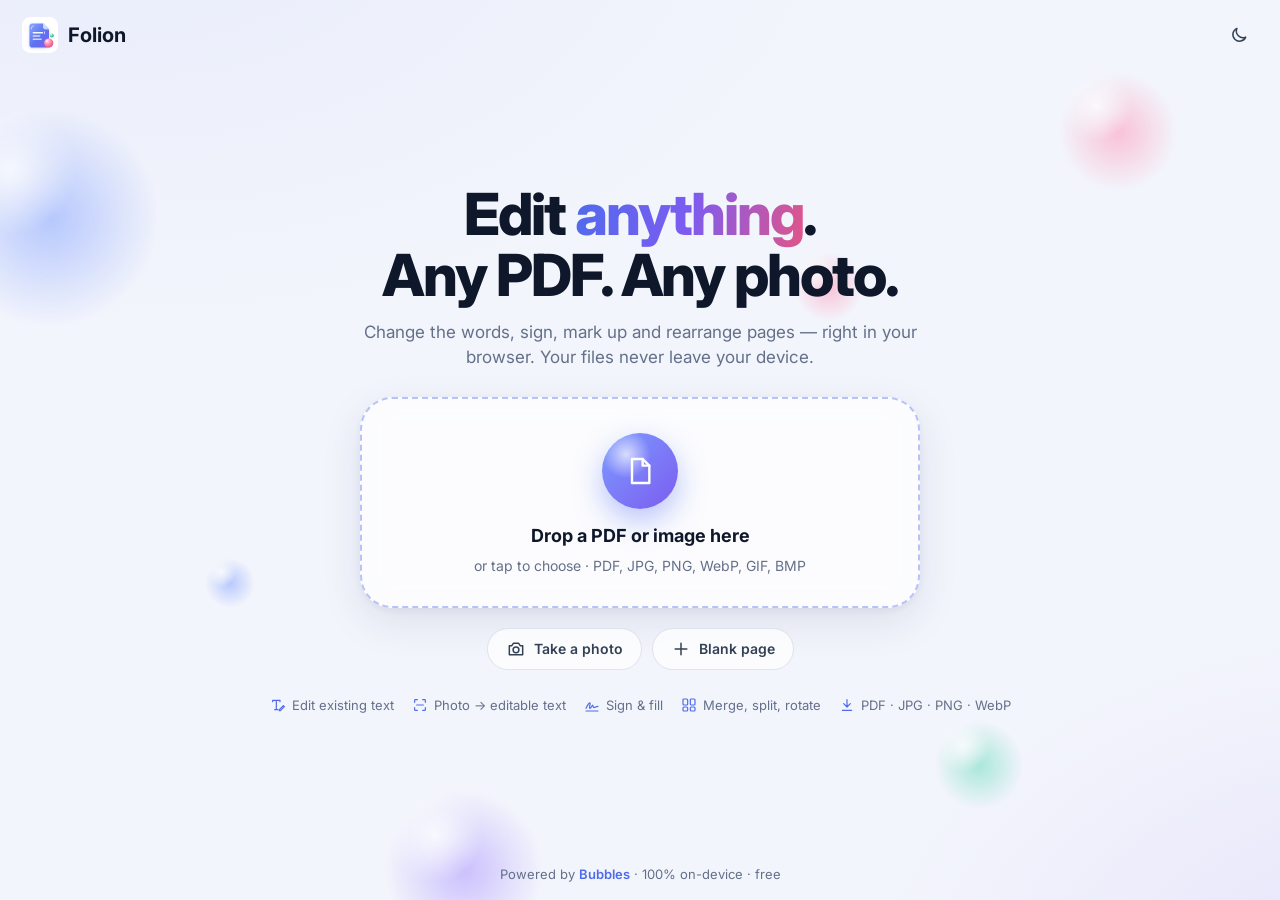
==== app/index.html @ 423f1211 "Publish Folion (src bf019a2)" ====
<!doctype html>
<html lang="en">
<head>
<meta charset="utf-8">
<meta name="viewport" content="width=device-width,initial-scale=1,viewport-fit=cover">
<title>Folion — edit any PDF or photo</title>
<meta name="description" content="Folion is a free, private PDF and image editor that runs in your browser. Edit text, sign, annotate, organize pages and export to PDF, JPG, PNG or WebP.">
<meta name="theme-color" content="#4f6bed">
<link rel="icon" href="../img/folion.svg">
<link rel="apple-touch-icon" href="../img/folion-180.png">
<link rel="manifest" href="manifest.webmanifest">
<link rel="preconnect" href="https://fonts.googleapis.com">
<link rel="preconnect" href="https://fonts.gstatic.com" crossorigin>
<link href="https://fonts.googleapis.com/css2?family=Inter:wght@400;500;600;700;800&family=Caveat:wght@600&family=Dancing+Script:wght@600&family=Merriweather:wght@400;700&family=Roboto+Mono:wght@400;700&display=swap" rel="stylesheet">
<link rel="stylesheet" href="app.css?v=bf019a2">
</head>
<body>
<svg width="0" height="0" style="position:absolute" aria-hidden="true">
  <defs>
    <linearGradient id="fg" x1="0" y1="0" x2="1" y2="1"><stop offset="0" stop-color="#6f8cff"/><stop offset="1" stop-color="#7c5cf0"/></linearGradient>
  </defs>
  <symbol id="i-select" viewBox="0 0 24 24"><path d="M5 3l14 8-6 1.6L10 19z"/></symbol>
  <symbol id="i-edit" viewBox="0 0 24 24"><path d="M4 7V5h11v2M9.5 5v14M7 19h5"/><path d="M14 19l6-6 1.5 1.5-6 6H14z"/></symbol>
  <symbol id="i-text" viewBox="0 0 24 24"><path d="M5 6V4h14v2M12 4v16M9 20h6"/></symbol>
  <symbol id="i-pen" viewBox="0 0 24 24"><path d="M4 20l1-4L16 5l3 3L8 19z"/><path d="M14 7l3 3"/></symbol>
  <symbol id="i-hl" viewBox="0 0 24 24"><path d="M9 14l-3 3v3h3l3-3"/><path d="M9 14l6-10 5 5-10 6"/><path d="M3 21h8"/></symbol>
  <symbol id="i-shape" viewBox="0 0 24 24"><rect x="3" y="11" width="9" height="9" rx="1.5"/><circle cx="16" cy="8" r="5"/></symbol>
  <symbol id="i-rect" viewBox="0 0 24 24"><rect x="4" y="5" width="16" height="14" rx="2"/></symbol>
  <symbol id="i-ellipse" viewBox="0 0 24 24"><ellipse cx="12" cy="12" rx="9" ry="7"/></symbol>
  <symbol id="i-line" viewBox="0 0 24 24"><path d="M5 19L19 5"/></symbol>
  <symbol id="i-arrow" viewBox="0 0 24 24"><path d="M5 19L19 5M10 5h9v9"/></symbol>
  <symbol id="i-white" viewBox="0 0 24 24"><path d="M7 21h12M5.5 14.5l7-11 7 4.5-7 11H8z"/><path d="M9 9l6.5 4"/></symbol>
  <symbol id="i-redact" viewBox="0 0 24 24"><rect x="3" y="8" width="18" height="8" rx="1.5" fill="currentColor"/><path d="M3 4h10M3 20h14"/></symbol>
  <symbol id="i-image" viewBox="0 0 24 24"><rect x="3" y="4" width="18" height="16" rx="2.5"/><circle cx="9" cy="10" r="2"/><path d="M21 16l-5-5-9 9"/></symbol>
  <symbol id="i-sign" viewBox="0 0 24 24"><path d="M3 17c3-6 5-9 6-8s-2 8 0 8 3-5 4-5 0 4 2 4 3-2 6-2"/><path d="M3 21h18"/></symbol>
  <symbol id="i-note" viewBox="0 0 24 24"><path d="M4 4h16v12l-5 5H4z"/><path d="M15 21v-5h5M8 9h8M8 13h5"/></symbol>
  <symbol id="i-stamp" viewBox="0 0 24 24"><path d="M9 4h6l-1 7h3a2 2 0 0 1 2 2v3H5v-3a2 2 0 0 1 2-2h3z"/><path d="M5 20h14"/></symbol>
  <symbol id="i-check" viewBox="0 0 24 24"><path d="M4 12l5 5L20 6"/></symbol>
  <symbol id="i-x" viewBox="0 0 24 24"><path d="M6 6l12 12M18 6L6 18"/></symbol>
  <symbol id="i-undo" viewBox="0 0 24 24"><path d="M9 14L4 9l5-5"/><path d="M4 9h10a6 6 0 0 1 0 12h-3"/></symbol>
  <symbol id="i-redo" viewBox="0 0 24 24"><path d="M15 14l5-5-5-5"/><path d="M20 9H10a6 6 0 0 0 0 12h3"/></symbol>
  <symbol id="i-zin" viewBox="0 0 24 24"><circle cx="11" cy="11" r="7"/><path d="M21 21l-5-5M11 8v6M8 11h6"/></symbol>
  <symbol id="i-zout" viewBox="0 0 24 24"><circle cx="11" cy="11" r="7"/><path d="M21 21l-5-5M8 11h6"/></symbol>
  <symbol id="i-pages" viewBox="0 0 24 24"><rect x="3" y="3" width="7" height="9" rx="1.5"/><rect x="14" y="3" width="7" height="9" rx="1.5"/><rect x="3" y="15" width="7" height="6" rx="1.5"/><rect x="14" y="15" width="7" height="6" rx="1.5"/></symbol>
  <symbol id="i-down" viewBox="0 0 24 24"><path d="M12 4v11M7 10l5 5 5-5M5 20h14"/></symbol>
  <symbol id="i-share" viewBox="0 0 24 24"><circle cx="18" cy="5" r="2.5"/><circle cx="6" cy="12" r="2.5"/><circle cx="18" cy="19" r="2.5"/><path d="M8.2 10.8l7.6-4.5M8.2 13.2l7.6 4.5"/></symbol>
  <symbol id="i-more" viewBox="0 0 24 24"><circle cx="5" cy="12" r="1.6" fill="currentColor"/><circle cx="12" cy="12" r="1.6" fill="currentColor"/><circle cx="19" cy="12" r="1.6" fill="currentColor"/></symbol>
  <symbol id="i-trash" viewBox="0 0 24 24"><path d="M4 7h16M10 11v6M14 11v6M6 7l1 13h10l1-13M9 7V4h6v3"/></symbol>
  <symbol id="i-copy" viewBox="0 0 24 24"><rect x="8" y="8" width="12" height="12" rx="2"/><path d="M16 8V5a1 1 0 0 0-1-1H5a1 1 0 0 0-1 1v10a1 1 0 0 0 1 1h3"/></symbol>
  <symbol id="i-rot" viewBox="0 0 24 24"><path d="M20 11a8 8 0 1 1-2.3-5.7L20 8"/><path d="M20 3v5h-5"/></symbol>
  <symbol id="i-plus" viewBox="0 0 24 24"><path d="M12 5v14M5 12h14"/></symbol>
  <symbol id="i-open" viewBox="0 0 24 24"><path d="M3 7a2 2 0 0 1 2-2h4l2 2h8a2 2 0 0 1 2 2v9a2 2 0 0 1-2 2H5a2 2 0 0 1-2-2z"/></symbol>
  <symbol id="i-cam" viewBox="0 0 24 24"><path d="M4 8h3l2-3h6l2 3h3v11H4z"/><circle cx="12" cy="13" r="3.5"/></symbol>
  <symbol id="i-search" viewBox="0 0 24 24"><circle cx="11" cy="11" r="7"/><path d="M21 21l-5-5"/></symbol>
  <symbol id="i-scan" viewBox="0 0 24 24"><path d="M4 8V5a1 1 0 0 1 1-1h3M16 4h3a1 1 0 0 1 1 1v3M20 16v3a1 1 0 0 1-1 1h-3M8 20H5a1 1 0 0 1-1-1v-3M7 12h10"/></symbol>
  <symbol id="i-moon" viewBox="0 0 24 24"><path d="M20 14.5A8 8 0 0 1 9.5 4a8 8 0 1 0 10.5 10.5z"/></symbol>
  <symbol id="i-sun" viewBox="0 0 24 24"><circle cx="12" cy="12" r="4"/><path d="M12 2v2M12 20v2M2 12h2M20 12h2M4.9 4.9l1.4 1.4M17.7 17.7l1.4 1.4M4.9 19.1l1.4-1.4M17.7 6.3l1.4-1.4"/></symbol>
  <symbol id="i-print" viewBox="0 0 24 24"><path d="M7 9V3h10v6M7 17H4v-7h16v7h-3M7 14h10v7H7z"/></symbol>
  <symbol id="i-home" viewBox="0 0 24 24"><path d="M3 11l9-7 9 7M5 9.5V20h5v-6h4v6h5V9.5"/></symbol>
  <symbol id="i-lock" viewBox="0 0 24 24"><rect x="5" y="11" width="14" height="10" rx="2"/><path d="M8 11V7a4 4 0 0 1 8 0v4"/></symbol>
  <symbol id="i-front" viewBox="0 0 24 24"><rect x="8" y="8" width="12" height="12" rx="2" fill="currentColor" opacity=".25"/><rect x="4" y="4" width="12" height="12" rx="2"/></symbol>
  <symbol id="i-back" viewBox="0 0 24 24"><rect x="4" y="4" width="12" height="12" rx="2" fill="currentColor" opacity=".25"/><rect x="8" y="8" width="12" height="12" rx="2"/></symbol>
  <symbol id="i-wand" viewBox="0 0 24 24"><path d="M4 20L16 8M14 4l1 2 2 1-2 1-1 2-1-2-2-1 2-1zM19 11l.7 1.3 1.3.7-1.3.7L19 15l-.7-1.3L17 13l1.3-.7z"/></symbol>
  <symbol id="i-form" viewBox="0 0 24 24"><rect x="3" y="4" width="18" height="16" rx="2"/><path d="M7 9h4M7 14h10M14 9h3"/></symbol>
  <symbol id="i-water" viewBox="0 0 24 24"><path d="M12 3s6 6.5 6 11a6 6 0 0 1-12 0c0-4.5 6-11 6-11z"/></symbol>
  <symbol id="i-hash" viewBox="0 0 24 24"><path d="M9 4L7 20M17 4l-2 16M4 9h16M3 15h16"/></symbol>
  <symbol id="i-crop" viewBox="0 0 24 24"><path d="M6 2v16h16M2 6h16v16"/></symbol>
  <symbol id="i-compress" viewBox="0 0 24 24"><path d="M4 14h6v6M20 10h-6V4M14 10l7-7M3 21l7-7"/></symbol>
  <symbol id="i-split" viewBox="0 0 24 24"><path d="M6 3v6a6 6 0 0 0 6 6 6 6 0 0 1 6 6M18 3v6a6 6 0 0 1-3.5 5.5"/></symbol>
  <symbol id="i-merge" viewBox="0 0 24 24"><path d="M6 3v4a6 6 0 0 0 6 6 6 6 0 0 1 6 6v2M18 3v4a6 6 0 0 1-3 5.2M12 13v8"/></symbol>
  <symbol id="i-cal" viewBox="0 0 24 24"><rect x="3" y="5" width="18" height="16" rx="2"/><path d="M3 10h18M8 3v4M16 3v4"/></symbol>
  <symbol id="i-dot" viewBox="0 0 24 24"><circle cx="12" cy="12" r="4" fill="currentColor"/></symbol>
  <symbol id="i-flat" viewBox="0 0 24 24"><path d="M12 3l9 5-9 5-9-5z"/><path d="M3 13l9 5 9-5"/></symbol>
  <symbol id="i-bold" viewBox="0 0 24 24"><path d="M7 4h6a4 4 0 0 1 0 8H7zM7 12h7a4 4 0 0 1 0 8H7z"/></symbol>
  <symbol id="i-italic" viewBox="0 0 24 24"><path d="M10 4h8M6 20h8M14 4l-4 16"/></symbol>
  <symbol id="i-under" viewBox="0 0 24 24"><path d="M7 4v7a5 5 0 0 0 10 0V4M5 21h14"/></symbol>
  <symbol id="i-left" viewBox="0 0 24 24"><path d="M4 6h16M4 10h10M4 14h16M4 18h10"/></symbol>
  <symbol id="i-center" viewBox="0 0 24 24"><path d="M4 6h16M7 10h10M4 14h16M7 18h10"/></symbol>
  <symbol id="i-right" viewBox="0 0 24 24"><path d="M4 6h16M10 10h10M4 14h16M10 18h10"/></symbol>
  <symbol id="i-file" viewBox="0 0 24 24"><path d="M6 3h8l5 5v13H6z"/><path d="M14 3v5h5"/></symbol>
  <symbol id="i-help" viewBox="0 0 24 24"><circle cx="12" cy="12" r="9"/><path d="M9.5 9.5a2.5 2.5 0 1 1 3.5 2.3c-.7.3-1 .9-1 1.7M12 17h.01"/></symbol>
</svg>

<!-- floating bubbles behind everything -->
<div class="bub-bg" aria-hidden="true"><i></i><i></i><i></i><i></i><i></i><i></i></div>

<!-- ============ HOME ============ -->
<section id="home" class="home">
  <header class="home-top">
    <a class="brand" href="../"><img src="../img/folion.svg" alt=""><b>Folion</b></a>
    <div class="grow"></div>
    <button class="ibtn" id="themeBtn2" title="Light / dark"><svg><use href="#i-moon"/></svg></button>
  </header>
  <div class="home-main">
    <h1>Edit <span class="grad">anything</span>.<br>Any PDF. Any photo.</h1>
    <p class="lead">Change the words, sign, mark up and rearrange pages — right in your browser. Your files never leave your device.</p>
    <label class="drop" id="drop">
      <input type="file" id="fileIn" accept="application/pdf,image/*,.pdf" multiple hidden>
      <div class="drop-bubble"><svg><use href="#i-file"/></svg></div>
      <strong>Drop a PDF or image here</strong>
      <span>or tap to choose · PDF, JPG, PNG, WebP, GIF, BMP</span>
    </label>
    <div class="home-acts">
      <label class="pill"><input type="file" id="camIn" accept="image/*" capture="environment" hidden><svg><use href="#i-cam"/></svg>Take a photo</label>
      <button class="pill" id="blankBtn"><svg><use href="#i-plus"/></svg>Blank page</button>
      <button class="pill hidden" id="resumeBtn"><svg><use href="#i-undo"/></svg><span>Continue last file</span></button>
    </div>
    <div class="feat-row">
      <span><svg><use href="#i-edit"/></svg>Edit existing text</span>
      <span><svg><use href="#i-scan"/></svg>Photo → editable text</span>
      <span><svg><use href="#i-sign"/></svg>Sign & fill</span>
      <span><svg><use href="#i-pages"/></svg>Merge, split, rotate</span>
      <span><svg><use href="#i-down"/></svg>PDF · JPG · PNG · WebP</span>
    </div>
  </div>
  <footer class="home-foot">Powered by <a href="../../">Bubbles</a> · 100% on-device · free</footer>
</section>

<!-- ============ EDITOR ============ -->
<section id="editor" class="editor hidden">
  <header class="topbar glass">
    <button class="ibtn" id="homeBtn" title="Home"><img src="../img/folion.svg" alt="Folion" class="tlogo"></button>
    <input id="docName" class="docname" value="Untitled" spellcheck="false" aria-label="File name">
    <div class="grow"></div>
    <div class="tgroup">
      <button class="ibtn" id="undoBtn" title="Undo (Ctrl+Z)"><svg><use href="#i-undo"/></svg></button>
      <button class="ibtn" id="redoBtn" title="Redo (Ctrl+Shift+Z)"><svg><use href="#i-redo"/></svg></button>
    </div>
    <div class="tgroup zoomg">
      <button class="ibtn" id="zoutBtn" title="Zoom out"><svg><use href="#i-zout"/></svg></button>
      <button class="zlabel" id="zLabel" title="Fit width">100%</button>
      <button class="ibtn" id="zinBtn" title="Zoom in"><svg><use href="#i-zin"/></svg></button>
    </div>
    <button class="ibtn" id="pagesBtn" title="Pages"><svg><use href="#i-pages"/></svg></button>
    <button class="ibtn" id="toolsBtn" title="More tools"><svg><use href="#i-wand"/></svg></button>
    <button class="ibtn" id="themeBtn" title="Light / dark"><svg><use href="#i-moon"/></svg></button>
    <button class="btn-primary" id="exportBtn"><svg><use href="#i-down"/></svg><span>Export</span></button>
  </header>

  <nav class="rail glass" id="rail" aria-label="Tools">
    <button data-tool="select" class="on" title="Select & move (V)"><svg><use href="#i-select"/></svg><span>Select</span></button>
    <button data-tool="edit" title="Edit existing text (E)"><svg><use href="#i-edit"/></svg><span>Edit text</span></button>
    <button data-tool="text" title="Add text (T)"><svg><use href="#i-text"/></svg><span>Text</span></button>
    <button data-tool="pen" title="Draw (P)"><svg><use href="#i-pen"/></svg><span>Draw</span></button>
    <button data-tool="hl" title="Highlight (H)"><svg><use href="#i-hl"/></svg><span>Highlight</span></button>
    <button data-tool="shape" title="Shapes (S)"><svg><use href="#i-shape"/></svg><span>Shapes</span></button>
    <button data-tool="white" title="Whiteout / erase (W)"><svg><use href="#i-white"/></svg><span>Erase</span></button>
    <button data-tool="redact" title="Redact (R)"><svg><use href="#i-redact"/></svg><span>Redact</span></button>
    <button data-tool="image" title="Add image (I)"><svg><use href="#i-image"/></svg><span>Image</span></button>
    <button data-tool="sign" title="Signature (G)"><svg><use href="#i-sign"/></svg><span>Sign</span></button>
    <button data-tool="note" title="Comment (N)"><svg><use href="#i-note"/></svg><span>Note</span></button>
    <button data-tool="stamp" title="Stamps & marks"><svg><use href="#i-stamp"/></svg><span>Stamp</span></button>
  </nav>

  <div class="ctx glass" id="ctx"></div>

  <aside class="side glass" id="side">
    <div class="side-head"><b>Pages</b><span id="pageCount" class="muted"></span><div class="grow"></div>
      <button class="ibtn sm" id="addPageBtn" title="Insert blank page"><svg><use href="#i-plus"/></svg></button>
      <label class="ibtn sm" title="Add pages from file"><input type="file" id="mergeIn" accept="application/pdf,image/*" multiple hidden><svg><use href="#i-merge"/></svg></label>
      <button class="ibtn sm" id="sideClose" title="Close"><svg><use href="#i-x"/></svg></button>
    </div>
    <div class="thumbs" id="thumbs"></div>
    <div class="side-foot muted">Drag to reorder · tap ✓ to select</div>
  </aside>

  <main class="viewer" id="viewer"><div class="pages" id="pages"></div></main>
  <div class="pagepill glass" id="pagePill">1 / 1</div>
</section>

<!-- ============ DIALOGS ============ -->
<div class="scrim hidden" id="scrim"></div>
<div class="sheet hidden" id="sheet" role="dialog" aria-modal="true"><div class="sheet-in" id="sheetIn"></div></div>
<div class="toast" id="toast"></div>
<div class="busy hidden" id="busy"><div class="busy-in"><div class="spin"><i></i><i></i><i></i></div><b id="busyText">Working…</b><div class="bar"><i id="busyBar"></i></div></div></div>

<input type="file" id="imgIn" accept="image/*" hidden>

<script src="vendor/pdf.min.js"></script>
<script src="vendor/pdf-lib.min.js"></script>
<script src="vendor/fabric.min.js"></script>
<script src="folion.js?v=bf019a2"></script>
</body>
</html>
---- app/app.css ----
:root{--bg:#f3f5fc;--bg2:#e9edfb;--panel:rgba(255,255,255,.72);--panel-solid:#fff;--line:rgba(80,96,160,.16);--ink:#0f172a;--ink2:#334155;--muted:#64708a;--brand:#4f6bed;--brand2:#7c5cf0;--pink:#e0558a;--mint:#14967a;--sel:rgba(79,107,237,.14);--shadow:0 2px 6px rgba(30,40,90,.06),0 14px 40px rgba(30,40,90,.1);--page-shadow:0 1px 3px rgba(20,30,70,.1),0 10px 34px rgba(20,30,70,.12);--r:18px;--rail:76px;--top:60px;--side:236px;color-scheme:light}:root[data-theme=dark]{--bg:#0c1022;--bg2:#121838;--panel:rgba(22,28,58,.72);--panel-solid:#161c3a;--line:rgba(170,185,255,.14);--ink:#eef1ff;--ink2:#c7cdea;--muted:#8d97bd;--sel:rgba(124,140,255,.22);--shadow:0 2px 6px rgba(0,0,0,.3),0 14px 40px rgba(0,0,0,.35);--page-shadow:0 2px 6px rgba(0,0,0,.4),0 14px 40px rgba(0,0,0,.45);color-scheme:dark}*{box-sizing:border-box}html,body{margin:0;height:100%;overflow:hidden}body{font:14px/1.45 Inter,system-ui,-apple-system,Segoe UI,sans-serif;color:var(--ink);background:radial-gradient(1200px 700px at 10% -10%,var(--bg2),transparent 60%),radial-gradient(900px 600px at 110% 110%,color-mix(in srgb,var(--brand2) 12%,transparent),transparent 60%),var(--bg);-webkit-font-smoothing:antialiased}button,input,select,textarea{font:inherit;color:inherit}button{cursor:pointer}svg{width:20px;height:20px;fill:none;stroke:currentColor;stroke-width:1.8;stroke-linecap:round;stroke-linejoin:round;flex:none}.hidden{display:none!important}.grow{flex:1}.muted{color:var(--muted)}.grad{background:linear-gradient(100deg,var(--brand),var(--brand2) 50%,var(--pink));-webkit-background-clip:text;background-clip:text;color:transparent}.glass{background:var(--panel);backdrop-filter:blur(18px) saturate(1.4);-webkit-backdrop-filter:blur(18px) saturate(1.4);border:1px solid var(--line);box-shadow:var(--shadow)}.bub-bg{position:fixed;inset:0;pointer-events:none;z-index:0;overflow:hidden}.bub-bg i{position:absolute;border-radius:50%;opacity:.5;filter:blur(.5px);background:radial-gradient(circle at 32% 28%,#fffffff2,#fff0 30%),radial-gradient(circle at 50% 50%,var(--c),transparent 70%);animation:float 18s ease-in-out infinite}.bub-bg i:nth-child(1){--c:#7c9cff;width:220px;height:220px;left:-60px;top:12%;animation-duration:22s}.bub-bg i:nth-child(2){--c:#ff8fb1;width:120px;height:120px;right:8%;top:8%;animation-duration:17s;animation-delay:-4s}.bub-bg i:nth-child(3){--c:#5fd9b6;width:90px;height:90px;right:20%;bottom:10%;animation-duration:20s;animation-delay:-9s}.bub-bg i:nth-child(4){--c:#a48cff;width:160px;height:160px;left:30%;bottom:-50px;animation-duration:26s;animation-delay:-2s}.bub-bg i:nth-child(5){--c:#7c9cff;width:50px;height:50px;left:16%;top:62%;animation-duration:14s;animation-delay:-6s}.bub-bg i:nth-child(6){--c:#ff8fb1;width:70px;height:70px;left:62%;top:28%;animation-duration:19s;animation-delay:-11s}@keyframes float{0%,to{transform:translate(0) scale(1)}33%{transform:translate(24px,-38px) scale(1.06)}66%{transform:translate(-18px,22px) scale(.95)}}.editor~* .bub-bg,.editor:not(.hidden)~.bub-bg{display:none}.ibtn{display:inline-grid;place-items:center;width:38px;height:38px;border-radius:12px;border:0;background:transparent;color:var(--ink2);transition:.15s}.ibtn:hover{background:var(--sel);color:var(--brand)}.ibtn.sm{width:30px;height:30px;border-radius:10px}.ibtn.sm svg{width:17px;height:17px}.ibtn.on{background:var(--sel);color:var(--brand)}.ibtn:disabled{opacity:.35;pointer-events:none}.btn-primary{display:inline-flex;align-items:center;gap:8px;height:40px;padding:0 18px;border-radius:999px;border:0;color:#fff;font-weight:600;background:linear-gradient(120deg,var(--brand),var(--brand2));box-shadow:0 6px 18px color-mix(in srgb,var(--brand) 40%,transparent),inset 0 1px #ffffff59;transition:.2s}.btn-primary:hover{transform:translateY(-1px);box-shadow:0 10px 26px color-mix(in srgb,var(--brand) 50%,transparent)}.btn{display:inline-flex;align-items:center;justify-content:center;gap:8px;height:38px;padding:0 16px;border-radius:999px;border:1px solid var(--line);background:var(--panel-solid);font-weight:600;color:var(--ink2);transition:.15s}.btn:hover{border-color:var(--brand);color:var(--brand)}.btn.danger:hover{border-color:var(--pink);color:var(--pink)}.pill{display:inline-flex;align-items:center;gap:8px;height:42px;padding:0 18px;border-radius:999px;border:1px solid var(--line);background:var(--panel);backdrop-filter:blur(10px);font-weight:600;color:var(--ink2);cursor:pointer;transition:.2s}.pill:hover{color:var(--brand);border-color:color-mix(in srgb,var(--brand) 45%,transparent);transform:translateY(-1px)}.home{position:relative;z-index:1;height:100%;display:flex;flex-direction:column;overflow:auto}.home-top{display:flex;align-items:center;padding:16px 22px}.brand{display:flex;align-items:center;gap:10px;text-decoration:none;color:var(--ink);font-size:20px}.brand img{width:36px;height:36px}.home-main{flex:1;display:flex;flex-direction:column;align-items:center;justify-content:center;text-align:center;padding:10px 18px 30px}.home h1{font-size:clamp(32px,6vw,58px);line-height:1.05;letter-spacing:-.035em;margin:0 0 14px;font-weight:800}.lead{max-width:560px;color:var(--muted);font-size:17px;margin:0 0 28px}.drop{position:relative;width:min(560px,100%);padding:34px 20px 30px;border-radius:32px;border:2px dashed color-mix(in srgb,var(--brand) 40%,transparent);background:var(--panel);backdrop-filter:blur(14px);display:flex;flex-direction:column;align-items:center;gap:6px;cursor:pointer;transition:.25s;box-shadow:var(--shadow)}.drop:hover,.drop.over{border-color:var(--brand);transform:translateY(-2px) scale(1.01);box-shadow:0 20px 60px color-mix(in srgb,var(--brand) 22%,transparent)}.drop strong{font-size:18px}.drop span{color:var(--muted)}.drop-bubble{width:76px;height:76px;border-radius:50%;display:grid;place-items:center;margin-bottom:8px;color:#fff;background:radial-gradient(circle at 32% 28%,rgba(255,255,255,.7),transparent 32%),linear-gradient(135deg,#7c9cff,#7c5cf0);box-shadow:0 12px 30px #4f6bed66;animation:bob 3.4s ease-in-out infinite}.drop-bubble svg{width:32px;height:32px}@keyframes bob{0%,to{transform:translateY(0)}50%{transform:translateY(-7px)}}.home-acts{display:flex;gap:10px;flex-wrap:wrap;justify-content:center;margin:20px 0 26px}.feat-row{display:flex;gap:8px 18px;flex-wrap:wrap;justify-content:center;color:var(--muted);font-size:13px}.feat-row span{display:inline-flex;gap:6px;align-items:center}.feat-row svg{width:16px;height:16px;color:var(--brand)}.home-foot{text-align:center;padding:16px;color:var(--muted);font-size:13px}.home-foot a{color:var(--brand);text-decoration:none;font-weight:600}.editor{position:relative;z-index:1;height:100%;display:grid;grid-template-columns:var(--rail) auto 1fr;grid-template-rows:var(--top) auto 1fr;grid-template-areas:"top top top" "rail side ctx" "rail side view"}.topbar{grid-area:top;display:flex;align-items:center;gap:6px;padding:0 12px;margin:8px 8px 0;border-radius:20px;z-index:5}.tlogo{width:30px;height:30px}.docname{border:1px solid transparent;background:transparent;border-radius:10px;padding:6px 10px;font-weight:700;font-size:15px;width:min(280px,30vw);min-width:80px}.docname:hover,.docname:focus{border-color:var(--line);background:var(--panel-solid);outline:none}.tgroup{display:flex;align-items:center;padding:0 4px;border-left:1px solid var(--line)}.zlabel{border:0;background:transparent;font-weight:600;font-size:13px;min-width:52px;color:var(--ink2);border-radius:8px;height:30px}.zlabel:hover{background:var(--sel)}.rail{grid-area:rail;display:flex;flex-direction:column;gap:2px;padding:8px 6px;margin:8px 0 8px 8px;border-radius:22px;overflow-y:auto;scrollbar-width:none;z-index:4}.rail::-webkit-scrollbar{display:none}.rail button{display:flex;flex-direction:column;align-items:center;gap:2px;border:0;background:transparent;border-radius:14px;padding:8px 2px 6px;color:var(--ink2);font-size:10.5px;font-weight:600;transition:.15s;position:relative}.rail button svg{width:22px;height:22px}.rail button:hover{background:var(--sel);color:var(--brand)}.rail button.on{color:#fff;background:linear-gradient(135deg,var(--brand),var(--brand2));box-shadow:0 6px 16px color-mix(in srgb,var(--brand) 40%,transparent)}.ctx{grid-area:ctx;display:flex;align-items:center;gap:6px;margin:8px 8px 0;padding:6px 10px;border-radius:16px;min-height:50px;overflow-x:auto;scrollbar-width:thin;z-index:3;white-space:nowrap}.ctx .lbl{font-size:12px;color:var(--muted);font-weight:600;margin:0 2px 0 6px}.ctx .sep{width:1px;height:24px;background:var(--line);margin:0 4px;flex:none}.ctx select,.ctx input[type=number],.ctx input[type=text]{height:32px;border-radius:10px;border:1px solid var(--line);background:var(--panel-solid);padding:0 8px}.ctx input[type=number]{width:62px}.ctx input[type=range]{width:90px;accent-color:var(--brand)}.ctx .hint{color:var(--muted);font-size:13px;padding:0 6px;white-space:normal}.ctx .chip{height:32px;padding:0 12px;border-radius:999px;border:1px solid var(--line);background:var(--panel-solid);font-weight:600;font-size:13px;display:inline-flex;align-items:center;gap:6px;color:var(--ink2);flex:none}.ctx .chip:hover,.ctx .chip.on{border-color:var(--brand);color:var(--brand);background:var(--sel)}.ctx .chip svg{width:16px;height:16px}.swatches{display:flex;gap:4px;align-items:center}.sw{width:24px;height:24px;border-radius:50%;border:2px solid var(--panel-solid);box-shadow:0 0 0 1px var(--line);cursor:pointer;flex:none;padding:0}.sw.on{box-shadow:0 0 0 2px var(--brand)}.sw.pick{background:conic-gradient(red,#ff0,#0f0,#0ff,#00f,#f0f,red);position:relative;overflow:hidden}.sw.pick input{position:absolute;inset:0;opacity:0;cursor:pointer}.sw.none{background:linear-gradient(135deg,#fff 45%,#e0558a 45% 55%,#fff 55%)}.side{grid-area:side;width:var(--side);margin:8px 0 8px 8px;border-radius:22px;display:flex;flex-direction:column;overflow:hidden;z-index:3}.side-head{display:flex;align-items:center;gap:4px;padding:12px 10px 8px 16px}.side-head b{margin-right:6px}.side-foot{font-size:11.5px;text-align:center;padding:8px}.thumbs{flex:1;overflow-y:auto;padding:6px 14px 10px;display:flex;flex-direction:column;gap:14px}.thumb{position:relative;border-radius:12px;padding:6px;cursor:grab;transition:.15s;text-align:center}.thumb:hover{background:var(--sel)}.thumb.cur{background:var(--sel);box-shadow:inset 0 0 0 2px var(--brand)}.thumb canvas,.thumb img{display:block;margin:0 auto;max-width:100%;border-radius:6px;box-shadow:0 2px 10px #141e4626;background:#fff}.thumb .n{font-size:12px;color:var(--muted);margin-top:4px;font-weight:600}.thumb .tacts{position:absolute;top:10px;right:10px;display:flex;gap:2px;opacity:0;transition:.15s}.thumb:hover .tacts,.thumb.cur .tacts{opacity:1}.thumb .tacts button{width:26px;height:26px;border-radius:8px;border:0;background:var(--panel-solid);box-shadow:var(--shadow);display:grid;place-items:center;color:var(--ink2)}.thumb .tacts button:hover{color:var(--brand)}.thumb .tacts svg{width:15px;height:15px}.thumb .tsel{position:absolute;top:10px;left:10px;width:22px;height:22px;border-radius:50%;border:2px solid var(--line);background:var(--panel-solid);display:grid;place-items:center;padding:0}.thumb .tsel svg{width:13px;height:13px;stroke-width:3;opacity:0;color:#fff}.thumb.picked .tsel{background:var(--brand);border-color:var(--brand)}.thumb.picked .tsel svg{opacity:1}.thumb.drag{opacity:.4}.thumb.dropb{box-shadow:inset 0 3px 0 var(--brand)}.thumb.dropa{box-shadow:inset 0 -3px 0 var(--brand)}.viewer{grid-area:view;overflow:auto;position:relative;padding:22px 10px 120px;-webkit-overflow-scrolling:touch}.pages{display:flex;flex-direction:column;align-items:center;gap:26px;min-width:min-content}.page{position:relative;background:#fff;box-shadow:var(--page-shadow);border-radius:4px;flex:none}.page .bgc{position:absolute;inset:0;width:100%;height:100%;border-radius:4px}.page .canvas-container{position:absolute!important;inset:0}.page .pnum{position:absolute;left:50%;bottom:-21px;transform:translate(-50%);font-size:11px;color:var(--muted);font-weight:600}.page .loading{position:absolute;inset:0;display:grid;place-items:center;color:#9aa3c0;font-size:13px}.page.redacted:after{content:"Redacted page will be flattened on export";position:absolute;top:-20px;right:0;font-size:11px;color:var(--pink);font-weight:600}.tlayer{position:absolute;inset:0;pointer-events:none;z-index:5}.edit-mode .tlayer{pointer-events:auto}.tbox{position:absolute;border-radius:2px;cursor:text;transition:background .12s,box-shadow .12s}.tbox:hover{background:#4f6bed1f;box-shadow:0 0 0 1px #4f6bedb3}.edit-mode .tbox{box-shadow:0 0 0 1px #4f6bed47}.edit-mode .tbox:hover{box-shadow:0 0 0 1.5px #4f6bede6}.find-hit{background:#ffc40059!important;box-shadow:0 0 0 1px #e0a100!important}.ocr-banner{position:absolute;left:50%;top:12px;transform:translate(-50%);z-index:6;display:flex;gap:8px;align-items:center;padding:8px 10px 8px 14px;border-radius:999px;font-size:13px;font-weight:600;white-space:nowrap}.pagepill{position:fixed;right:18px;bottom:18px;padding:6px 14px;border-radius:999px;font-size:12.5px;font-weight:700;z-index:6;color:var(--ink2)}.scrim{position:fixed;inset:0;background:#0a0e2361;backdrop-filter:blur(3px);z-index:40;animation:fade .2s}.sheet{position:fixed;left:50%;top:50%;transform:translate(-50%,-50%);z-index:41;width:min(560px,calc(100vw - 24px));max-height:calc(100vh - 40px);overflow:auto;border-radius:28px;background:var(--panel-solid);box-shadow:0 30px 90px #0a0e2859;animation:pop .28s cubic-bezier(.2,1.3,.4,1)}.sheet-in{padding:22px}.sheet h3{margin:0 0 4px;font-size:19px;letter-spacing:-.01em}.sheet p.sub{margin:0 0 16px;color:var(--muted)}.sheet .row{display:flex;gap:10px;align-items:center;flex-wrap:wrap;margin:10px 0}.sheet label.f{display:flex;flex-direction:column;gap:5px;font-size:12.5px;font-weight:600;color:var(--muted);flex:1;min-width:120px}.sheet input[type=text],.sheet input[type=number],.sheet select,.sheet textarea{height:40px;border-radius:12px;border:1px solid var(--line);background:var(--bg);padding:0 12px;color:var(--ink);font-weight:500}.sheet textarea{height:auto;padding:10px 12px;min-height:80px;resize:vertical}.sheet .acts{display:flex;gap:10px;justify-content:flex-end;margin-top:18px;flex-wrap:wrap}.opts{display:grid;grid-template-columns:repeat(auto-fill,minmax(120px,1fr));gap:10px}.opt{border:1.5px solid var(--line);border-radius:18px;padding:14px 10px;background:var(--bg);display:flex;flex-direction:column;align-items:center;gap:6px;font-weight:700;transition:.15s;color:var(--ink2)}.opt small{font-weight:500;color:var(--muted);font-size:11.5px}.opt:hover,.opt.on{border-color:var(--brand);color:var(--brand);background:var(--sel)}.opt svg{width:26px;height:26px}.tabs{display:flex;gap:4px;padding:4px;border-radius:999px;background:var(--bg);margin-bottom:14px;width:fit-content}.tabs button{border:0;background:transparent;padding:7px 16px;border-radius:999px;font-weight:600;color:var(--muted)}.tabs button.on{background:var(--panel-solid);color:var(--brand);box-shadow:var(--shadow)}.sigpad{width:100%;height:190px;border-radius:18px;border:1.5px dashed var(--line);background:#fff;touch-action:none;display:block}.sigtype{font-size:34px;height:70px!important;width:100%}.sigfonts{display:flex;gap:8px;flex-wrap:wrap;margin-top:8px}.sigfonts button{border:1px solid var(--line);background:#fff;color:#111;border-radius:12px;padding:6px 14px;font-size:24px}.sigfonts button.on{border-color:var(--brand);box-shadow:0 0 0 2px var(--sel)}.saved-sigs{display:flex;gap:8px;flex-wrap:wrap;margin-bottom:10px}.saved-sigs .ss{position:relative;border:1px solid var(--line);border-radius:12px;background:#fff;padding:4px;cursor:pointer}.saved-sigs .ss img{height:44px;display:block}.saved-sigs .ss:hover{border-color:var(--brand)}.saved-sigs .ss b{position:absolute;top:-8px;right:-8px;width:20px;height:20px;border-radius:50%;background:var(--pink);color:#fff;font-size:12px;display:grid;place-items:center}.stamps{display:grid;grid-template-columns:repeat(auto-fill,minmax(140px,1fr));gap:10px}.stamps button{border:1px solid var(--line);background:var(--bg);border-radius:14px;padding:12px;font-weight:800;letter-spacing:.06em;transition:.15s}.stamps button:hover{border-color:var(--brand);transform:translateY(-1px)}.toolgrid{display:grid;grid-template-columns:repeat(auto-fill,minmax(150px,1fr));gap:10px}.toolgrid button{display:flex;align-items:center;gap:10px;text-align:left;border:1px solid var(--line);background:var(--bg);border-radius:16px;padding:12px;font-weight:600;color:var(--ink2);transition:.15s}.toolgrid button:hover{border-color:var(--brand);color:var(--brand)}.toolgrid button small{display:block;font-weight:500;color:var(--muted);font-size:11.5px}.toolgrid svg{width:22px;height:22px;color:var(--brand)}.check{display:flex;gap:8px;align-items:center;font-weight:500;color:var(--ink2)}.check input{width:18px;height:18px;accent-color:var(--brand)}.formlist{display:flex;flex-direction:column;gap:10px;max-height:50vh;overflow:auto}.toast{position:fixed;left:50%;bottom:28px;transform:translate(-50%,30px);opacity:0;z-index:60;padding:11px 18px;border-radius:999px;background:#151b3a;color:#fff;font-weight:600;font-size:13.5px;box-shadow:0 12px 40px #00000040;transition:.3s;pointer-events:none;max-width:calc(100vw - 30px);text-align:center}.toast.show{opacity:1;transform:translate(-50%)}.busy{position:fixed;inset:0;z-index:70;display:grid;place-items:center;background:#0a0e2359;backdrop-filter:blur(4px)}.busy-in{background:var(--panel-solid);border-radius:26px;padding:26px 30px;display:flex;flex-direction:column;align-items:center;gap:14px;box-shadow:0 30px 90px #0000004d;min-width:250px}.spin{position:relative;width:60px;height:44px}.spin i{position:absolute;bottom:0;width:16px;height:16px;border-radius:50%;background:linear-gradient(135deg,#7c9cff,#7c5cf0);animation:hop .9s ease-in-out infinite}.spin i:nth-child(1){left:0}.spin i:nth-child(2){left:22px;background:linear-gradient(135deg,#ff8fb1,#df4f86);animation-delay:.15s}.spin i:nth-child(3){left:44px;background:linear-gradient(135deg,#5fd9b6,#21a383);animation-delay:.3s}@keyframes hop{0%,to{transform:translateY(0)}50%{transform:translateY(-22px)}}.bar{width:200px;height:6px;border-radius:9px;background:var(--bg);overflow:hidden}.bar i{display:block;height:100%;width:0;background:linear-gradient(90deg,var(--brand),var(--brand2));transition:width .2s}@keyframes fade{0%{opacity:0}}@keyframes pop{0%{opacity:0;transform:translate(-50%,-46%) scale(.94)}}.note-pop{position:absolute;z-index:8;width:220px;border-radius:16px;padding:10px;background:#fff8c5;color:#3b3200;box-shadow:0 10px 30px #0000002e;font-size:13px}.note-pop textarea{width:100%;min-height:80px;border:0;background:transparent;resize:vertical;outline:none;color:inherit}.note-pop .row2{display:flex;justify-content:space-between;gap:6px}.note-pop button{border:0;background:#00000014;border-radius:8px;padding:4px 10px;font-weight:600;color:inherit}@media (max-width:820px){:root{--top:56px}.editor{grid-template-columns:1fr;grid-template-rows:var(--top) auto 1fr auto;grid-template-areas:"top" "ctx" "view" "rail"}.topbar{margin:6px 6px 0;padding:0 6px;gap:2px;border-radius:18px}.docname{width:auto;flex:1;min-width:40px;font-size:14px;padding:6px}.topbar .grow,.zoomg,#themeBtn,.btn-primary span{display:none}.btn-primary{padding:0 13px}.rail{flex-direction:row;margin:0 6px calc(6px + env(safe-area-inset-bottom));padding:6px;border-radius:20px;overflow-x:auto;overflow-y:hidden}.rail button{min-width:58px;flex:none}.ctx{margin:6px 6px 0;border-radius:14px}.side{position:fixed;inset:auto 0 0;width:auto;height:46vh;margin:0;border-radius:24px 24px 0 0;z-index:30}.thumbs{flex-direction:row;overflow-x:auto;overflow-y:hidden;align-items:flex-start}.thumb{width:130px;flex:none}.thumb .tacts{opacity:1}.viewer{padding:14px 4px 40px}.pagepill{bottom:96px;right:12px}.sheet{top:auto;bottom:0;transform:translate(-50%);border-radius:28px 28px 0 0;width:100%;max-height:88vh;animation:up .3s cubic-bezier(.2,1,.4,1)}.sheet-in{padding-bottom:calc(22px + env(safe-area-inset-bottom))}@keyframes up{0%{transform:translate(-50%,40%)}}}@media (prefers-reduced-motion:reduce){*{animation:none!important;transition:none!important}}
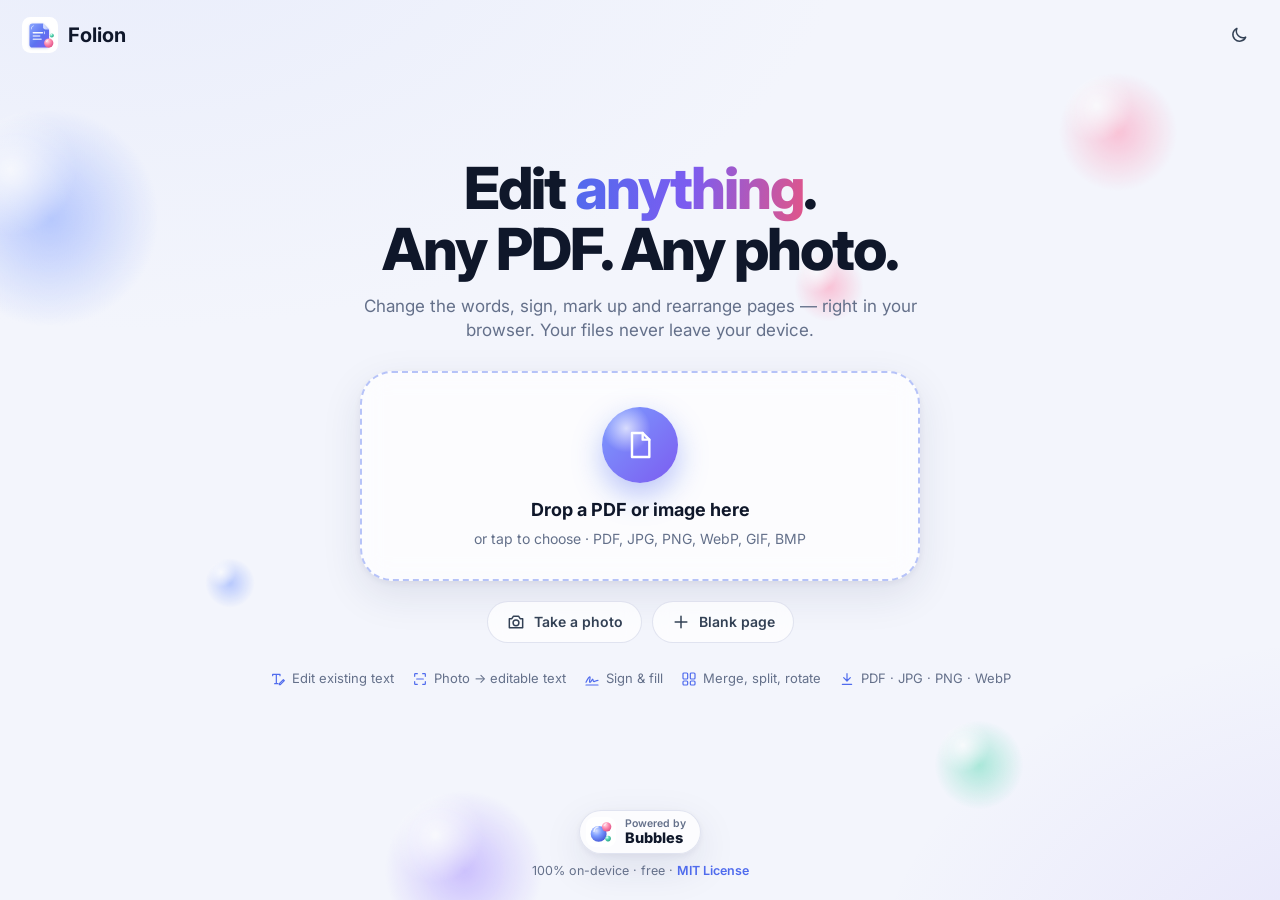
==== commit dab19afb: "Publish Folion (src 0b958b8)" ====
--- a/app/index.html
+++ b/app/index.html
@@ -12,7 +12,7 @@
 <link rel="preconnect" href="https://fonts.googleapis.com">
 <link rel="preconnect" href="https://fonts.gstatic.com" crossorigin>
 <link href="https://fonts.googleapis.com/css2?family=Inter:wght@400;500;600;700;800&family=Caveat:wght@600&family=Dancing+Script:wght@600&family=Merriweather:wght@400;700&family=Roboto+Mono:wght@400;700&display=swap" rel="stylesheet">
-<link rel="stylesheet" href="app.css?v=bf019a2">
+<link rel="stylesheet" href="app.css?v=0b958b8">
 </head>
 <body>
 <svg width="0" height="0" style="position:absolute" aria-hidden="true">
@@ -113,7 +113,7 @@
       <span><svg><use href="#i-down"/></svg>PDF · JPG · PNG · WebP</span>
     </div>
   </div>
-  <footer class="home-foot">Powered by <a href="../../">Bubbles</a> · 100% on-device · free</footer>
+  <footer class="home-foot"><a class="pby" href="../../" title="Bubbles Aro — more apps"><img src="../img/bubbles.svg" alt=""><span><small>Powered by</small><b>Bubbles</b></span></a><div>100% on-device · free · <a href="../LICENSE.txt">MIT License</a></div></footer>
 </section>
 
 <!-- ============ EDITOR ============ -->
@@ -179,6 +179,6 @@
 <script src="vendor/pdf.min.js"></script>
 <script src="vendor/pdf-lib.min.js"></script>
 <script src="vendor/fabric.min.js"></script>
-<script src="folion.js?v=bf019a2"></script>
+<script src="folion.js?v=0b958b8"></script>
 </body>
 </html>
--- a/app/app.css
+++ b/app/app.css
@@ -1 +1 @@
-:root{--bg:#f3f5fc;--bg2:#e9edfb;--panel:rgba(255,255,255,.72);--panel-solid:#fff;--line:rgba(80,96,160,.16);--ink:#0f172a;--ink2:#334155;--muted:#64708a;--brand:#4f6bed;--brand2:#7c5cf0;--pink:#e0558a;--mint:#14967a;--sel:rgba(79,107,237,.14);--shadow:0 2px 6px rgba(30,40,90,.06),0 14px 40px rgba(30,40,90,.1);--page-shadow:0 1px 3px rgba(20,30,70,.1),0 10px 34px rgba(20,30,70,.12);--r:18px;--rail:76px;--top:60px;--side:236px;color-scheme:light}:root[data-theme=dark]{--bg:#0c1022;--bg2:#121838;--panel:rgba(22,28,58,.72);--panel-solid:#161c3a;--line:rgba(170,185,255,.14);--ink:#eef1ff;--ink2:#c7cdea;--muted:#8d97bd;--sel:rgba(124,140,255,.22);--shadow:0 2px 6px rgba(0,0,0,.3),0 14px 40px rgba(0,0,0,.35);--page-shadow:0 2px 6px rgba(0,0,0,.4),0 14px 40px rgba(0,0,0,.45);color-scheme:dark}*{box-sizing:border-box}html,body{margin:0;height:100%;overflow:hidden}body{font:14px/1.45 Inter,system-ui,-apple-system,Segoe UI,sans-serif;color:var(--ink);background:radial-gradient(1200px 700px at 10% -10%,var(--bg2),transparent 60%),radial-gradient(900px 600px at 110% 110%,color-mix(in srgb,var(--brand2) 12%,transparent),transparent 60%),var(--bg);-webkit-font-smoothing:antialiased}button,input,select,textarea{font:inherit;color:inherit}button{cursor:pointer}svg{width:20px;height:20px;fill:none;stroke:currentColor;stroke-width:1.8;stroke-linecap:round;stroke-linejoin:round;flex:none}.hidden{display:none!important}.grow{flex:1}.muted{color:var(--muted)}.grad{background:linear-gradient(100deg,var(--brand),var(--brand2) 50%,var(--pink));-webkit-background-clip:text;background-clip:text;color:transparent}.glass{background:var(--panel);backdrop-filter:blur(18px) saturate(1.4);-webkit-backdrop-filter:blur(18px) saturate(1.4);border:1px solid var(--line);box-shadow:var(--shadow)}.bub-bg{position:fixed;inset:0;pointer-events:none;z-index:0;overflow:hidden}.bub-bg i{position:absolute;border-radius:50%;opacity:.5;filter:blur(.5px);background:radial-gradient(circle at 32% 28%,#fffffff2,#fff0 30%),radial-gradient(circle at 50% 50%,var(--c),transparent 70%);animation:float 18s ease-in-out infinite}.bub-bg i:nth-child(1){--c:#7c9cff;width:220px;height:220px;left:-60px;top:12%;animation-duration:22s}.bub-bg i:nth-child(2){--c:#ff8fb1;width:120px;height:120px;right:8%;top:8%;animation-duration:17s;animation-delay:-4s}.bub-bg i:nth-child(3){--c:#5fd9b6;width:90px;height:90px;right:20%;bottom:10%;animation-duration:20s;animation-delay:-9s}.bub-bg i:nth-child(4){--c:#a48cff;width:160px;height:160px;left:30%;bottom:-50px;animation-duration:26s;animation-delay:-2s}.bub-bg i:nth-child(5){--c:#7c9cff;width:50px;height:50px;left:16%;top:62%;animation-duration:14s;animation-delay:-6s}.bub-bg i:nth-child(6){--c:#ff8fb1;width:70px;height:70px;left:62%;top:28%;animation-duration:19s;animation-delay:-11s}@keyframes float{0%,to{transform:translate(0) scale(1)}33%{transform:translate(24px,-38px) scale(1.06)}66%{transform:translate(-18px,22px) scale(.95)}}.editor~* .bub-bg,.editor:not(.hidden)~.bub-bg{display:none}.ibtn{display:inline-grid;place-items:center;width:38px;height:38px;border-radius:12px;border:0;background:transparent;color:var(--ink2);transition:.15s}.ibtn:hover{background:var(--sel);color:var(--brand)}.ibtn.sm{width:30px;height:30px;border-radius:10px}.ibtn.sm svg{width:17px;height:17px}.ibtn.on{background:var(--sel);color:var(--brand)}.ibtn:disabled{opacity:.35;pointer-events:none}.btn-primary{display:inline-flex;align-items:center;gap:8px;height:40px;padding:0 18px;border-radius:999px;border:0;color:#fff;font-weight:600;background:linear-gradient(120deg,var(--brand),var(--brand2));box-shadow:0 6px 18px color-mix(in srgb,var(--brand) 40%,transparent),inset 0 1px #ffffff59;transition:.2s}.btn-primary:hover{transform:translateY(-1px);box-shadow:0 10px 26px color-mix(in srgb,var(--brand) 50%,transparent)}.btn{display:inline-flex;align-items:center;justify-content:center;gap:8px;height:38px;padding:0 16px;border-radius:999px;border:1px solid var(--line);background:var(--panel-solid);font-weight:600;color:var(--ink2);transition:.15s}.btn:hover{border-color:var(--brand);color:var(--brand)}.btn.danger:hover{border-color:var(--pink);color:var(--pink)}.pill{display:inline-flex;align-items:center;gap:8px;height:42px;padding:0 18px;border-radius:999px;border:1px solid var(--line);background:var(--panel);backdrop-filter:blur(10px);font-weight:600;color:var(--ink2);cursor:pointer;transition:.2s}.pill:hover{color:var(--brand);border-color:color-mix(in srgb,var(--brand) 45%,transparent);transform:translateY(-1px)}.home{position:relative;z-index:1;height:100%;display:flex;flex-direction:column;overflow:auto}.home-top{display:flex;align-items:center;padding:16px 22px}.brand{display:flex;align-items:center;gap:10px;text-decoration:none;color:var(--ink);font-size:20px}.brand img{width:36px;height:36px}.home-main{flex:1;display:flex;flex-direction:column;align-items:center;justify-content:center;text-align:center;padding:10px 18px 30px}.home h1{font-size:clamp(32px,6vw,58px);line-height:1.05;letter-spacing:-.035em;margin:0 0 14px;font-weight:800}.lead{max-width:560px;color:var(--muted);font-size:17px;margin:0 0 28px}.drop{position:relative;width:min(560px,100%);padding:34px 20px 30px;border-radius:32px;border:2px dashed color-mix(in srgb,var(--brand) 40%,transparent);background:var(--panel);backdrop-filter:blur(14px);display:flex;flex-direction:column;align-items:center;gap:6px;cursor:pointer;transition:.25s;box-shadow:var(--shadow)}.drop:hover,.drop.over{border-color:var(--brand);transform:translateY(-2px) scale(1.01);box-shadow:0 20px 60px color-mix(in srgb,var(--brand) 22%,transparent)}.drop strong{font-size:18px}.drop span{color:var(--muted)}.drop-bubble{width:76px;height:76px;border-radius:50%;display:grid;place-items:center;margin-bottom:8px;color:#fff;background:radial-gradient(circle at 32% 28%,rgba(255,255,255,.7),transparent 32%),linear-gradient(135deg,#7c9cff,#7c5cf0);box-shadow:0 12px 30px #4f6bed66;animation:bob 3.4s ease-in-out infinite}.drop-bubble svg{width:32px;height:32px}@keyframes bob{0%,to{transform:translateY(0)}50%{transform:translateY(-7px)}}.home-acts{display:flex;gap:10px;flex-wrap:wrap;justify-content:center;margin:20px 0 26px}.feat-row{display:flex;gap:8px 18px;flex-wrap:wrap;justify-content:center;color:var(--muted);font-size:13px}.feat-row span{display:inline-flex;gap:6px;align-items:center}.feat-row svg{width:16px;height:16px;color:var(--brand)}.home-foot{text-align:center;padding:16px;color:var(--muted);font-size:13px}.home-foot a{color:var(--brand);text-decoration:none;font-weight:600}.editor{position:relative;z-index:1;height:100%;display:grid;grid-template-columns:var(--rail) auto 1fr;grid-template-rows:var(--top) auto 1fr;grid-template-areas:"top top top" "rail side ctx" "rail side view"}.topbar{grid-area:top;display:flex;align-items:center;gap:6px;padding:0 12px;margin:8px 8px 0;border-radius:20px;z-index:5}.tlogo{width:30px;height:30px}.docname{border:1px solid transparent;background:transparent;border-radius:10px;padding:6px 10px;font-weight:700;font-size:15px;width:min(280px,30vw);min-width:80px}.docname:hover,.docname:focus{border-color:var(--line);background:var(--panel-solid);outline:none}.tgroup{display:flex;align-items:center;padding:0 4px;border-left:1px solid var(--line)}.zlabel{border:0;background:transparent;font-weight:600;font-size:13px;min-width:52px;color:var(--ink2);border-radius:8px;height:30px}.zlabel:hover{background:var(--sel)}.rail{grid-area:rail;display:flex;flex-direction:column;gap:2px;padding:8px 6px;margin:8px 0 8px 8px;border-radius:22px;overflow-y:auto;scrollbar-width:none;z-index:4}.rail::-webkit-scrollbar{display:none}.rail button{display:flex;flex-direction:column;align-items:center;gap:2px;border:0;background:transparent;border-radius:14px;padding:8px 2px 6px;color:var(--ink2);font-size:10.5px;font-weight:600;transition:.15s;position:relative}.rail button svg{width:22px;height:22px}.rail button:hover{background:var(--sel);color:var(--brand)}.rail button.on{color:#fff;background:linear-gradient(135deg,var(--brand),var(--brand2));box-shadow:0 6px 16px color-mix(in srgb,var(--brand) 40%,transparent)}.ctx{grid-area:ctx;display:flex;align-items:center;gap:6px;margin:8px 8px 0;padding:6px 10px;border-radius:16px;min-height:50px;overflow-x:auto;scrollbar-width:thin;z-index:3;white-space:nowrap}.ctx .lbl{font-size:12px;color:var(--muted);font-weight:600;margin:0 2px 0 6px}.ctx .sep{width:1px;height:24px;background:var(--line);margin:0 4px;flex:none}.ctx select,.ctx input[type=number],.ctx input[type=text]{height:32px;border-radius:10px;border:1px solid var(--line);background:var(--panel-solid);padding:0 8px}.ctx input[type=number]{width:62px}.ctx input[type=range]{width:90px;accent-color:var(--brand)}.ctx .hint{color:var(--muted);font-size:13px;padding:0 6px;white-space:normal}.ctx .chip{height:32px;padding:0 12px;border-radius:999px;border:1px solid var(--line);background:var(--panel-solid);font-weight:600;font-size:13px;display:inline-flex;align-items:center;gap:6px;color:var(--ink2);flex:none}.ctx .chip:hover,.ctx .chip.on{border-color:var(--brand);color:var(--brand);background:var(--sel)}.ctx .chip svg{width:16px;height:16px}.swatches{display:flex;gap:4px;align-items:center}.sw{width:24px;height:24px;border-radius:50%;border:2px solid var(--panel-solid);box-shadow:0 0 0 1px var(--line);cursor:pointer;flex:none;padding:0}.sw.on{box-shadow:0 0 0 2px var(--brand)}.sw.pick{background:conic-gradient(red,#ff0,#0f0,#0ff,#00f,#f0f,red);position:relative;overflow:hidden}.sw.pick input{position:absolute;inset:0;opacity:0;cursor:pointer}.sw.none{background:linear-gradient(135deg,#fff 45%,#e0558a 45% 55%,#fff 55%)}.side{grid-area:side;width:var(--side);margin:8px 0 8px 8px;border-radius:22px;display:flex;flex-direction:column;overflow:hidden;z-index:3}.side-head{display:flex;align-items:center;gap:4px;padding:12px 10px 8px 16px}.side-head b{margin-right:6px}.side-foot{font-size:11.5px;text-align:center;padding:8px}.thumbs{flex:1;overflow-y:auto;padding:6px 14px 10px;display:flex;flex-direction:column;gap:14px}.thumb{position:relative;border-radius:12px;padding:6px;cursor:grab;transition:.15s;text-align:center}.thumb:hover{background:var(--sel)}.thumb.cur{background:var(--sel);box-shadow:inset 0 0 0 2px var(--brand)}.thumb canvas,.thumb img{display:block;margin:0 auto;max-width:100%;border-radius:6px;box-shadow:0 2px 10px #141e4626;background:#fff}.thumb .n{font-size:12px;color:var(--muted);margin-top:4px;font-weight:600}.thumb .tacts{position:absolute;top:10px;right:10px;display:flex;gap:2px;opacity:0;transition:.15s}.thumb:hover .tacts,.thumb.cur .tacts{opacity:1}.thumb .tacts button{width:26px;height:26px;border-radius:8px;border:0;background:var(--panel-solid);box-shadow:var(--shadow);display:grid;place-items:center;color:var(--ink2)}.thumb .tacts button:hover{color:var(--brand)}.thumb .tacts svg{width:15px;height:15px}.thumb .tsel{position:absolute;top:10px;left:10px;width:22px;height:22px;border-radius:50%;border:2px solid var(--line);background:var(--panel-solid);display:grid;place-items:center;padding:0}.thumb .tsel svg{width:13px;height:13px;stroke-width:3;opacity:0;color:#fff}.thumb.picked .tsel{background:var(--brand);border-color:var(--brand)}.thumb.picked .tsel svg{opacity:1}.thumb.drag{opacity:.4}.thumb.dropb{box-shadow:inset 0 3px 0 var(--brand)}.thumb.dropa{box-shadow:inset 0 -3px 0 var(--brand)}.viewer{grid-area:view;overflow:auto;position:relative;padding:22px 10px 120px;-webkit-overflow-scrolling:touch}.pages{display:flex;flex-direction:column;align-items:center;gap:26px;min-width:min-content}.page{position:relative;background:#fff;box-shadow:var(--page-shadow);border-radius:4px;flex:none}.page .bgc{position:absolute;inset:0;width:100%;height:100%;border-radius:4px}.page .canvas-container{position:absolute!important;inset:0}.page .pnum{position:absolute;left:50%;bottom:-21px;transform:translate(-50%);font-size:11px;color:var(--muted);font-weight:600}.page .loading{position:absolute;inset:0;display:grid;place-items:center;color:#9aa3c0;font-size:13px}.page.redacted:after{content:"Redacted page will be flattened on export";position:absolute;top:-20px;right:0;font-size:11px;color:var(--pink);font-weight:600}.tlayer{position:absolute;inset:0;pointer-events:none;z-index:5}.edit-mode .tlayer{pointer-events:auto}.tbox{position:absolute;border-radius:2px;cursor:text;transition:background .12s,box-shadow .12s}.tbox:hover{background:#4f6bed1f;box-shadow:0 0 0 1px #4f6bedb3}.edit-mode .tbox{box-shadow:0 0 0 1px #4f6bed47}.edit-mode .tbox:hover{box-shadow:0 0 0 1.5px #4f6bede6}.find-hit{background:#ffc40059!important;box-shadow:0 0 0 1px #e0a100!important}.ocr-banner{position:absolute;left:50%;top:12px;transform:translate(-50%);z-index:6;display:flex;gap:8px;align-items:center;padding:8px 10px 8px 14px;border-radius:999px;font-size:13px;font-weight:600;white-space:nowrap}.pagepill{position:fixed;right:18px;bottom:18px;padding:6px 14px;border-radius:999px;font-size:12.5px;font-weight:700;z-index:6;color:var(--ink2)}.scrim{position:fixed;inset:0;background:#0a0e2361;backdrop-filter:blur(3px);z-index:40;animation:fade .2s}.sheet{position:fixed;left:50%;top:50%;transform:translate(-50%,-50%);z-index:41;width:min(560px,calc(100vw - 24px));max-height:calc(100vh - 40px);overflow:auto;border-radius:28px;background:var(--panel-solid);box-shadow:0 30px 90px #0a0e2859;animation:pop .28s cubic-bezier(.2,1.3,.4,1)}.sheet-in{padding:22px}.sheet h3{margin:0 0 4px;font-size:19px;letter-spacing:-.01em}.sheet p.sub{margin:0 0 16px;color:var(--muted)}.sheet .row{display:flex;gap:10px;align-items:center;flex-wrap:wrap;margin:10px 0}.sheet label.f{display:flex;flex-direction:column;gap:5px;font-size:12.5px;font-weight:600;color:var(--muted);flex:1;min-width:120px}.sheet input[type=text],.sheet input[type=number],.sheet select,.sheet textarea{height:40px;border-radius:12px;border:1px solid var(--line);background:var(--bg);padding:0 12px;color:var(--ink);font-weight:500}.sheet textarea{height:auto;padding:10px 12px;min-height:80px;resize:vertical}.sheet .acts{display:flex;gap:10px;justify-content:flex-end;margin-top:18px;flex-wrap:wrap}.opts{display:grid;grid-template-columns:repeat(auto-fill,minmax(120px,1fr));gap:10px}.opt{border:1.5px solid var(--line);border-radius:18px;padding:14px 10px;background:var(--bg);display:flex;flex-direction:column;align-items:center;gap:6px;font-weight:700;transition:.15s;color:var(--ink2)}.opt small{font-weight:500;color:var(--muted);font-size:11.5px}.opt:hover,.opt.on{border-color:var(--brand);color:var(--brand);background:var(--sel)}.opt svg{width:26px;height:26px}.tabs{display:flex;gap:4px;padding:4px;border-radius:999px;background:var(--bg);margin-bottom:14px;width:fit-content}.tabs button{border:0;background:transparent;padding:7px 16px;border-radius:999px;font-weight:600;color:var(--muted)}.tabs button.on{background:var(--panel-solid);color:var(--brand);box-shadow:var(--shadow)}.sigpad{width:100%;height:190px;border-radius:18px;border:1.5px dashed var(--line);background:#fff;touch-action:none;display:block}.sigtype{font-size:34px;height:70px!important;width:100%}.sigfonts{display:flex;gap:8px;flex-wrap:wrap;margin-top:8px}.sigfonts button{border:1px solid var(--line);background:#fff;color:#111;border-radius:12px;padding:6px 14px;font-size:24px}.sigfonts button.on{border-color:var(--brand);box-shadow:0 0 0 2px var(--sel)}.saved-sigs{display:flex;gap:8px;flex-wrap:wrap;margin-bottom:10px}.saved-sigs .ss{position:relative;border:1px solid var(--line);border-radius:12px;background:#fff;padding:4px;cursor:pointer}.saved-sigs .ss img{height:44px;display:block}.saved-sigs .ss:hover{border-color:var(--brand)}.saved-sigs .ss b{position:absolute;top:-8px;right:-8px;width:20px;height:20px;border-radius:50%;background:var(--pink);color:#fff;font-size:12px;display:grid;place-items:center}.stamps{display:grid;grid-template-columns:repeat(auto-fill,minmax(140px,1fr));gap:10px}.stamps button{border:1px solid var(--line);background:var(--bg);border-radius:14px;padding:12px;font-weight:800;letter-spacing:.06em;transition:.15s}.stamps button:hover{border-color:var(--brand);transform:translateY(-1px)}.toolgrid{display:grid;grid-template-columns:repeat(auto-fill,minmax(150px,1fr));gap:10px}.toolgrid button{display:flex;align-items:center;gap:10px;text-align:left;border:1px solid var(--line);background:var(--bg);border-radius:16px;padding:12px;font-weight:600;color:var(--ink2);transition:.15s}.toolgrid button:hover{border-color:var(--brand);color:var(--brand)}.toolgrid button small{display:block;font-weight:500;color:var(--muted);font-size:11.5px}.toolgrid svg{width:22px;height:22px;color:var(--brand)}.check{display:flex;gap:8px;align-items:center;font-weight:500;color:var(--ink2)}.check input{width:18px;height:18px;accent-color:var(--brand)}.formlist{display:flex;flex-direction:column;gap:10px;max-height:50vh;overflow:auto}.toast{position:fixed;left:50%;bottom:28px;transform:translate(-50%,30px);opacity:0;z-index:60;padding:11px 18px;border-radius:999px;background:#151b3a;color:#fff;font-weight:600;font-size:13.5px;box-shadow:0 12px 40px #00000040;transition:.3s;pointer-events:none;max-width:calc(100vw - 30px);text-align:center}.toast.show{opacity:1;transform:translate(-50%)}.busy{position:fixed;inset:0;z-index:70;display:grid;place-items:center;background:#0a0e2359;backdrop-filter:blur(4px)}.busy-in{background:var(--panel-solid);border-radius:26px;padding:26px 30px;display:flex;flex-direction:column;align-items:center;gap:14px;box-shadow:0 30px 90px #0000004d;min-width:250px}.spin{position:relative;width:60px;height:44px}.spin i{position:absolute;bottom:0;width:16px;height:16px;border-radius:50%;background:linear-gradient(135deg,#7c9cff,#7c5cf0);animation:hop .9s ease-in-out infinite}.spin i:nth-child(1){left:0}.spin i:nth-child(2){left:22px;background:linear-gradient(135deg,#ff8fb1,#df4f86);animation-delay:.15s}.spin i:nth-child(3){left:44px;background:linear-gradient(135deg,#5fd9b6,#21a383);animation-delay:.3s}@keyframes hop{0%,to{transform:translateY(0)}50%{transform:translateY(-22px)}}.bar{width:200px;height:6px;border-radius:9px;background:var(--bg);overflow:hidden}.bar i{display:block;height:100%;width:0;background:linear-gradient(90deg,var(--brand),var(--brand2));transition:width .2s}@keyframes fade{0%{opacity:0}}@keyframes pop{0%{opacity:0;transform:translate(-50%,-46%) scale(.94)}}.note-pop{position:absolute;z-index:8;width:220px;border-radius:16px;padding:10px;background:#fff8c5;color:#3b3200;box-shadow:0 10px 30px #0000002e;font-size:13px}.note-pop textarea{width:100%;min-height:80px;border:0;background:transparent;resize:vertical;outline:none;color:inherit}.note-pop .row2{display:flex;justify-content:space-between;gap:6px}.note-pop button{border:0;background:#00000014;border-radius:8px;padding:4px 10px;font-weight:600;color:inherit}@media (max-width:820px){:root{--top:56px}.editor{grid-template-columns:1fr;grid-template-rows:var(--top) auto 1fr auto;grid-template-areas:"top" "ctx" "view" "rail"}.topbar{margin:6px 6px 0;padding:0 6px;gap:2px;border-radius:18px}.docname{width:auto;flex:1;min-width:40px;font-size:14px;padding:6px}.topbar .grow,.zoomg,#themeBtn,.btn-primary span{display:none}.btn-primary{padding:0 13px}.rail{flex-direction:row;margin:0 6px calc(6px + env(safe-area-inset-bottom));padding:6px;border-radius:20px;overflow-x:auto;overflow-y:hidden}.rail button{min-width:58px;flex:none}.ctx{margin:6px 6px 0;border-radius:14px}.side{position:fixed;inset:auto 0 0;width:auto;height:46vh;margin:0;border-radius:24px 24px 0 0;z-index:30}.thumbs{flex-direction:row;overflow-x:auto;overflow-y:hidden;align-items:flex-start}.thumb{width:130px;flex:none}.thumb .tacts{opacity:1}.viewer{padding:14px 4px 40px}.pagepill{bottom:96px;right:12px}.sheet{top:auto;bottom:0;transform:translate(-50%);border-radius:28px 28px 0 0;width:100%;max-height:88vh;animation:up .3s cubic-bezier(.2,1,.4,1)}.sheet-in{padding-bottom:calc(22px + env(safe-area-inset-bottom))}@keyframes up{0%{transform:translate(-50%,40%)}}}@media (prefers-reduced-motion:reduce){*{animation:none!important;transition:none!important}}
+:root{--bg:#f3f5fc;--bg2:#e9edfb;--panel:rgba(255,255,255,.72);--panel-solid:#fff;--line:rgba(80,96,160,.16);--ink:#0f172a;--ink2:#334155;--muted:#64708a;--brand:#4f6bed;--brand2:#7c5cf0;--pink:#e0558a;--mint:#14967a;--sel:rgba(79,107,237,.14);--shadow:0 2px 6px rgba(30,40,90,.06),0 14px 40px rgba(30,40,90,.1);--page-shadow:0 1px 3px rgba(20,30,70,.1),0 10px 34px rgba(20,30,70,.12);--r:18px;--rail:76px;--top:60px;--side:236px;color-scheme:light}:root[data-theme=dark]{--bg:#0c1022;--bg2:#121838;--panel:rgba(22,28,58,.72);--panel-solid:#161c3a;--line:rgba(170,185,255,.14);--ink:#eef1ff;--ink2:#c7cdea;--muted:#8d97bd;--sel:rgba(124,140,255,.22);--shadow:0 2px 6px rgba(0,0,0,.3),0 14px 40px rgba(0,0,0,.35);--page-shadow:0 2px 6px rgba(0,0,0,.4),0 14px 40px rgba(0,0,0,.45);color-scheme:dark}*{box-sizing:border-box}html,body{margin:0;height:100%;overflow:hidden}body{font:14px/1.45 Inter,system-ui,-apple-system,Segoe UI,sans-serif;color:var(--ink);background:radial-gradient(1200px 700px at 10% -10%,var(--bg2),transparent 60%),radial-gradient(900px 600px at 110% 110%,color-mix(in srgb,var(--brand2) 12%,transparent),transparent 60%),var(--bg);-webkit-font-smoothing:antialiased}button,input,select,textarea{font:inherit;color:inherit}button{cursor:pointer}svg{width:20px;height:20px;fill:none;stroke:currentColor;stroke-width:1.8;stroke-linecap:round;stroke-linejoin:round;flex:none}.hidden{display:none!important}.grow{flex:1}.muted{color:var(--muted)}.grad{background:linear-gradient(100deg,var(--brand),var(--brand2) 50%,var(--pink));-webkit-background-clip:text;background-clip:text;color:transparent}.glass{background:var(--panel);backdrop-filter:blur(18px) saturate(1.4);-webkit-backdrop-filter:blur(18px) saturate(1.4);border:1px solid var(--line);box-shadow:var(--shadow)}.bub-bg{position:fixed;inset:0;pointer-events:none;z-index:0;overflow:hidden}.bub-bg i{position:absolute;border-radius:50%;opacity:.5;filter:blur(.5px);background:radial-gradient(circle at 32% 28%,#fffffff2,#fff0 30%),radial-gradient(circle at 50% 50%,var(--c),transparent 70%);animation:float 18s ease-in-out infinite}.bub-bg i:nth-child(1){--c:#7c9cff;width:220px;height:220px;left:-60px;top:12%;animation-duration:22s}.bub-bg i:nth-child(2){--c:#ff8fb1;width:120px;height:120px;right:8%;top:8%;animation-duration:17s;animation-delay:-4s}.bub-bg i:nth-child(3){--c:#5fd9b6;width:90px;height:90px;right:20%;bottom:10%;animation-duration:20s;animation-delay:-9s}.bub-bg i:nth-child(4){--c:#a48cff;width:160px;height:160px;left:30%;bottom:-50px;animation-duration:26s;animation-delay:-2s}.bub-bg i:nth-child(5){--c:#7c9cff;width:50px;height:50px;left:16%;top:62%;animation-duration:14s;animation-delay:-6s}.bub-bg i:nth-child(6){--c:#ff8fb1;width:70px;height:70px;left:62%;top:28%;animation-duration:19s;animation-delay:-11s}@keyframes float{0%,to{transform:translate(0) scale(1)}33%{transform:translate(24px,-38px) scale(1.06)}66%{transform:translate(-18px,22px) scale(.95)}}body.editing .bub-bg{display:none}.ibtn{display:inline-grid;place-items:center;width:38px;height:38px;border-radius:12px;border:0;background:transparent;color:var(--ink2);transition:.15s}.ibtn:hover{background:var(--sel);color:var(--brand)}.ibtn.sm{width:30px;height:30px;border-radius:10px}.ibtn.sm svg{width:17px;height:17px}.ibtn.on{background:var(--sel);color:var(--brand)}.ibtn:disabled{opacity:.35;pointer-events:none}.btn-primary{display:inline-flex;align-items:center;gap:8px;height:40px;padding:0 18px;border-radius:999px;border:0;color:#fff;font-weight:600;background:linear-gradient(120deg,var(--brand),var(--brand2));box-shadow:0 6px 18px color-mix(in srgb,var(--brand) 40%,transparent),inset 0 1px #ffffff59;transition:.2s}.btn-primary:hover{transform:translateY(-1px);box-shadow:0 10px 26px color-mix(in srgb,var(--brand) 50%,transparent)}.btn{display:inline-flex;align-items:center;justify-content:center;gap:8px;height:38px;padding:0 16px;border-radius:999px;border:1px solid var(--line);background:var(--panel-solid);font-weight:600;color:var(--ink2);transition:.15s}.btn:hover{border-color:var(--brand);color:var(--brand)}.btn.danger:hover{border-color:var(--pink);color:var(--pink)}.pill{display:inline-flex;align-items:center;gap:8px;height:42px;padding:0 18px;border-radius:999px;border:1px solid var(--line);background:var(--panel);backdrop-filter:blur(10px);font-weight:600;color:var(--ink2);cursor:pointer;transition:.2s}.pill:hover{color:var(--brand);border-color:color-mix(in srgb,var(--brand) 45%,transparent);transform:translateY(-1px)}.home{position:relative;z-index:1;height:100%;display:flex;flex-direction:column;overflow:auto}.home-top{display:flex;align-items:center;padding:16px 22px}.brand{display:flex;align-items:center;gap:10px;text-decoration:none;color:var(--ink);font-size:20px}.brand img{width:36px;height:36px}.home-main{flex:1;display:flex;flex-direction:column;align-items:center;justify-content:center;text-align:center;padding:10px 18px 30px}.home h1{font-size:clamp(32px,6vw,58px);line-height:1.05;letter-spacing:-.035em;margin:0 0 14px;font-weight:800}.lead{max-width:560px;color:var(--muted);font-size:17px;margin:0 0 28px}.drop{position:relative;width:min(560px,100%);padding:34px 20px 30px;border-radius:32px;border:2px dashed color-mix(in srgb,var(--brand) 40%,transparent);background:var(--panel);backdrop-filter:blur(14px);display:flex;flex-direction:column;align-items:center;gap:6px;cursor:pointer;transition:.25s;box-shadow:var(--shadow)}.drop:hover,.drop.over{border-color:var(--brand);transform:translateY(-2px) scale(1.01);box-shadow:0 20px 60px color-mix(in srgb,var(--brand) 22%,transparent)}.drop strong{font-size:18px}.drop span{color:var(--muted)}.drop-bubble{width:76px;height:76px;border-radius:50%;display:grid;place-items:center;margin-bottom:8px;color:#fff;background:radial-gradient(circle at 32% 28%,rgba(255,255,255,.7),transparent 32%),linear-gradient(135deg,#7c9cff,#7c5cf0);box-shadow:0 12px 30px #4f6bed66;animation:bob 3.4s ease-in-out infinite}.drop-bubble svg{width:32px;height:32px}@keyframes bob{0%,to{transform:translateY(0)}50%{transform:translateY(-7px)}}.home-acts{display:flex;gap:10px;flex-wrap:wrap;justify-content:center;margin:20px 0 26px}.feat-row{display:flex;gap:8px 18px;flex-wrap:wrap;justify-content:center;color:var(--muted);font-size:13px}.feat-row span{display:inline-flex;gap:6px;align-items:center}.feat-row svg{width:16px;height:16px;color:var(--brand)}.home-foot{display:flex;flex-direction:column;align-items:center;gap:8px;padding:14px 16px 20px;color:var(--muted);font-size:12.5px}.home-foot a{color:var(--brand);text-decoration:none;font-weight:600}.pby{display:inline-flex;align-items:center;gap:9px;padding:6px 14px 6px 6px;border-radius:999px;background:var(--panel);border:1px solid var(--line);box-shadow:var(--shadow);transition:.2s}.pby:hover{transform:translateY(-1px)}.pby img{width:30px;height:30px;border-radius:9px;display:block}.pby span{display:flex;flex-direction:column;line-height:1.1;text-align:left}.pby small{font-size:10.5px;font-weight:600;color:var(--muted)}.pby b{font-size:14.5px;font-weight:800;color:var(--ink)}.editor{position:relative;z-index:1;height:100%;display:grid;grid-template-columns:var(--rail) auto 1fr;grid-template-rows:var(--top) auto 1fr;grid-template-areas:"top top top" "rail side ctx" "rail side view"}.topbar{grid-area:top;display:flex;align-items:center;gap:6px;padding:0 12px;margin:8px 8px 0;border-radius:20px;z-index:5}.tlogo{width:30px;height:30px}.docname{border:1px solid transparent;background:transparent;border-radius:10px;padding:6px 10px;font-weight:700;font-size:15px;width:min(280px,30vw);min-width:80px}.docname:hover,.docname:focus{border-color:var(--line);background:var(--panel-solid);outline:none}.tgroup{display:flex;align-items:center;padding:0 4px;border-left:1px solid var(--line)}.zlabel{border:0;background:transparent;font-weight:600;font-size:13px;min-width:52px;color:var(--ink2);border-radius:8px;height:30px}.zlabel:hover{background:var(--sel)}.rail{grid-area:rail;display:flex;flex-direction:column;gap:2px;padding:8px 6px;margin:8px 0 8px 8px;border-radius:22px;overflow-y:auto;scrollbar-width:none;z-index:4}.rail::-webkit-scrollbar{display:none}.rail button{display:flex;flex-direction:column;align-items:center;gap:2px;border:0;background:transparent;border-radius:14px;padding:8px 2px 6px;color:var(--ink2);font-size:10.5px;font-weight:600;transition:.15s;position:relative}.rail button svg{width:22px;height:22px}.rail button:hover{background:var(--sel);color:var(--brand)}.rail button.on{color:#fff;background:linear-gradient(135deg,var(--brand),var(--brand2));box-shadow:0 6px 16px color-mix(in srgb,var(--brand) 40%,transparent)}.ctx{grid-area:ctx;display:flex;align-items:center;gap:6px;margin:8px 8px 0;padding:6px 10px;border-radius:16px;min-height:50px;overflow-x:auto;scrollbar-width:thin;z-index:3;white-space:nowrap}.ctx .lbl{font-size:12px;color:var(--muted);font-weight:600;margin:0 2px 0 6px}.ctx .sep{width:1px;height:24px;background:var(--line);margin:0 4px;flex:none}.ctx select,.ctx input[type=number],.ctx input[type=text]{height:32px;border-radius:10px;border:1px solid var(--line);background:var(--panel-solid);padding:0 8px}.ctx input[type=number]{width:62px}.ctx input[type=range]{width:90px;accent-color:var(--brand)}.ctx .hint{color:var(--muted);font-size:13px;padding:0 6px;white-space:normal}.ctx .chip{height:32px;padding:0 12px;border-radius:999px;border:1px solid var(--line);background:var(--panel-solid);font-weight:600;font-size:13px;display:inline-flex;align-items:center;gap:6px;color:var(--ink2);flex:none}.ctx .chip:hover,.ctx .chip.on{border-color:var(--brand);color:var(--brand);background:var(--sel)}.ctx .chip svg{width:16px;height:16px}.swatches{display:flex;gap:4px;align-items:center}.sw{width:24px;height:24px;border-radius:50%;border:2px solid var(--panel-solid);box-shadow:0 0 0 1px var(--line);cursor:pointer;flex:none;padding:0}.sw.on{box-shadow:0 0 0 2px var(--brand)}.sw.pick{background:conic-gradient(red,#ff0,#0f0,#0ff,#00f,#f0f,red);position:relative;overflow:hidden}.sw.pick input{position:absolute;inset:0;opacity:0;cursor:pointer}.sw.none{background:linear-gradient(135deg,#fff 45%,#e0558a 45% 55%,#fff 55%)}.side{grid-area:side;width:var(--side);margin:8px 0 8px 8px;border-radius:22px;display:flex;flex-direction:column;overflow:hidden;z-index:3}.side-head{display:flex;align-items:center;gap:4px;padding:12px 10px 8px 16px}.side-head b{margin-right:6px}.side-foot{font-size:11.5px;text-align:center;padding:8px}.thumbs{flex:1;overflow-y:auto;padding:6px 14px 10px;display:flex;flex-direction:column;gap:14px}.thumb{position:relative;border-radius:12px;padding:6px;cursor:grab;transition:.15s;text-align:center}.thumb:hover{background:var(--sel)}.thumb.cur{background:var(--sel);box-shadow:inset 0 0 0 2px var(--brand)}.thumb canvas,.thumb img{display:block;margin:0 auto;max-width:100%;border-radius:6px;box-shadow:0 2px 10px #141e4626;background:#fff}.thumb .n{font-size:12px;color:var(--muted);margin-top:4px;font-weight:600}.thumb .tacts{position:absolute;top:10px;right:10px;display:flex;gap:2px;opacity:0;transition:.15s}.thumb:hover .tacts,.thumb.cur .tacts{opacity:1}.thumb .tacts button{width:26px;height:26px;border-radius:8px;border:0;background:var(--panel-solid);box-shadow:var(--shadow);display:grid;place-items:center;color:var(--ink2)}.thumb .tacts button:hover{color:var(--brand)}.thumb .tacts svg{width:15px;height:15px}.thumb .tsel{position:absolute;top:10px;left:10px;width:22px;height:22px;border-radius:50%;border:2px solid var(--line);background:var(--panel-solid);display:grid;place-items:center;padding:0}.thumb .tsel svg{width:13px;height:13px;stroke-width:3;opacity:0;color:#fff}.thumb.picked .tsel{background:var(--brand);border-color:var(--brand)}.thumb.picked .tsel svg{opacity:1}.thumb.drag{opacity:.4}.thumb.dropb{box-shadow:inset 0 3px 0 var(--brand)}.thumb.dropa{box-shadow:inset 0 -3px 0 var(--brand)}.viewer{grid-area:view;overflow:auto;position:relative;padding:22px 10px 120px;-webkit-overflow-scrolling:touch}.pages{display:flex;flex-direction:column;align-items:center;gap:26px;min-width:min-content}.page{position:relative;background:#fff;box-shadow:var(--page-shadow);border-radius:4px;flex:none}.page .bgc{position:absolute;inset:0;width:100%;height:100%;border-radius:4px}.page .canvas-container{position:absolute!important;inset:0}.page .pnum{position:absolute;left:50%;bottom:-21px;transform:translate(-50%);font-size:11px;color:var(--muted);font-weight:600}.page .loading{position:absolute;inset:0;display:grid;place-items:center;color:#9aa3c0;font-size:13px}.page.redacted:after{content:"Redacted page will be flattened on export";position:absolute;top:-20px;right:0;font-size:11px;color:var(--pink);font-weight:600}.tlayer{position:absolute;inset:0;pointer-events:none;z-index:5}.edit-mode .tlayer{pointer-events:auto}.tbox{position:absolute;border-radius:2px;cursor:text;transition:background .12s,box-shadow .12s}.tbox:hover{background:#4f6bed1f;box-shadow:0 0 0 1px #4f6bedb3}.edit-mode .tbox{box-shadow:0 0 0 1px #4f6bed47}.edit-mode .tbox:hover{box-shadow:0 0 0 1.5px #4f6bede6}.find-hit{background:#ffc40059!important;box-shadow:0 0 0 1px #e0a100!important}.ocr-banner{position:absolute;left:50%;top:12px;transform:translate(-50%);z-index:6;display:flex;gap:8px;align-items:center;padding:8px 10px 8px 14px;border-radius:999px;font-size:13px;font-weight:600;white-space:nowrap}.pagepill{position:fixed;right:18px;bottom:18px;padding:6px 14px;border-radius:999px;font-size:12.5px;font-weight:700;z-index:6;color:var(--ink2)}.scrim{position:fixed;inset:0;background:#0a0e2361;backdrop-filter:blur(3px);z-index:40;animation:fade .2s}.sheet{position:fixed;left:50%;top:50%;transform:translate(-50%,-50%);z-index:41;width:min(560px,calc(100vw - 24px));max-height:calc(100vh - 40px);overflow:auto;border-radius:28px;background:var(--panel-solid);box-shadow:0 30px 90px #0a0e2859;animation:pop .28s cubic-bezier(.2,1.3,.4,1)}.sheet-in{padding:22px}.sheet h3{margin:0 0 4px;font-size:19px;letter-spacing:-.01em}.sheet p.sub{margin:0 0 16px;color:var(--muted)}.sheet .row{display:flex;gap:10px;align-items:center;flex-wrap:wrap;margin:10px 0}.sheet label.f{display:flex;flex-direction:column;gap:5px;font-size:12.5px;font-weight:600;color:var(--muted);flex:1;min-width:120px}.sheet input[type=text],.sheet input[type=number],.sheet select,.sheet textarea{height:40px;border-radius:12px;border:1px solid var(--line);background:var(--bg);padding:0 12px;color:var(--ink);font-weight:500}.sheet textarea{height:auto;padding:10px 12px;min-height:80px;resize:vertical}.sheet .acts{display:flex;gap:10px;justify-content:flex-end;margin-top:18px;flex-wrap:wrap}.opts{display:grid;grid-template-columns:repeat(auto-fill,minmax(120px,1fr));gap:10px}.opt{border:1.5px solid var(--line);border-radius:18px;padding:14px 10px;background:var(--bg);display:flex;flex-direction:column;align-items:center;gap:6px;font-weight:700;transition:.15s;color:var(--ink2)}.opt small{font-weight:500;color:var(--muted);font-size:11.5px}.opt:hover,.opt.on{border-color:var(--brand);color:var(--brand);background:var(--sel)}.opt svg{width:26px;height:26px}.tabs{display:flex;gap:4px;padding:4px;border-radius:999px;background:var(--bg);margin-bottom:14px;width:fit-content}.tabs button{border:0;background:transparent;padding:7px 16px;border-radius:999px;font-weight:600;color:var(--muted)}.tabs button.on{background:var(--panel-solid);color:var(--brand);box-shadow:var(--shadow)}.sigpad{width:100%;height:190px;border-radius:18px;border:1.5px dashed var(--line);background:#fff;touch-action:none;display:block}.sigtype{font-size:34px;height:70px!important;width:100%}.sigfonts{display:flex;gap:8px;flex-wrap:wrap;margin-top:8px}.sigfonts button{border:1px solid var(--line);background:#fff;color:#111;border-radius:12px;padding:6px 14px;font-size:24px}.sigfonts button.on{border-color:var(--brand);box-shadow:0 0 0 2px var(--sel)}.saved-sigs{display:flex;gap:8px;flex-wrap:wrap;margin-bottom:10px}.saved-sigs .ss{position:relative;border:1px solid var(--line);border-radius:12px;background:#fff;padding:4px;cursor:pointer}.saved-sigs .ss img{height:44px;display:block}.saved-sigs .ss:hover{border-color:var(--brand)}.saved-sigs .ss b{position:absolute;top:-8px;right:-8px;width:20px;height:20px;border-radius:50%;background:var(--pink);color:#fff;font-size:12px;display:grid;place-items:center}.stamps{display:grid;grid-template-columns:repeat(auto-fill,minmax(140px,1fr));gap:10px}.stamps button{border:1px solid var(--line);background:var(--bg);border-radius:14px;padding:12px;font-weight:800;letter-spacing:.06em;transition:.15s}.stamps button:hover{border-color:var(--brand);transform:translateY(-1px)}.toolgrid{display:grid;grid-template-columns:repeat(auto-fill,minmax(150px,1fr));gap:10px}.toolgrid button{display:flex;align-items:center;gap:10px;text-align:left;border:1px solid var(--line);background:var(--bg);border-radius:16px;padding:12px;font-weight:600;color:var(--ink2);transition:.15s}.toolgrid button:hover{border-color:var(--brand);color:var(--brand)}.toolgrid button small{display:block;font-weight:500;color:var(--muted);font-size:11.5px}.toolgrid svg{width:22px;height:22px;color:var(--brand)}.check{display:flex;gap:8px;align-items:center;font-weight:500;color:var(--ink2)}.check input{width:18px;height:18px;accent-color:var(--brand)}.formlist{display:flex;flex-direction:column;gap:10px;max-height:50vh;overflow:auto}.toast{position:fixed;left:50%;bottom:28px;transform:translate(-50%,30px);opacity:0;z-index:60;padding:11px 18px;border-radius:999px;background:#151b3a;color:#fff;font-weight:600;font-size:13.5px;box-shadow:0 12px 40px #00000040;transition:.3s;pointer-events:none;max-width:calc(100vw - 30px);text-align:center}.toast.show{opacity:1;transform:translate(-50%)}.busy{position:fixed;inset:0;z-index:70;display:grid;place-items:center;background:#0a0e2359;backdrop-filter:blur(4px)}.busy-in{background:var(--panel-solid);border-radius:26px;padding:26px 30px;display:flex;flex-direction:column;align-items:center;gap:14px;box-shadow:0 30px 90px #0000004d;min-width:250px}.spin{position:relative;width:60px;height:44px}.spin i{position:absolute;bottom:0;width:16px;height:16px;border-radius:50%;background:linear-gradient(135deg,#7c9cff,#7c5cf0);animation:hop .9s ease-in-out infinite}.spin i:nth-child(1){left:0}.spin i:nth-child(2){left:22px;background:linear-gradient(135deg,#ff8fb1,#df4f86);animation-delay:.15s}.spin i:nth-child(3){left:44px;background:linear-gradient(135deg,#5fd9b6,#21a383);animation-delay:.3s}@keyframes hop{0%,to{transform:translateY(0)}50%{transform:translateY(-22px)}}.bar{width:200px;height:6px;border-radius:9px;background:var(--bg);overflow:hidden}.bar i{display:block;height:100%;width:0;background:linear-gradient(90deg,var(--brand),var(--brand2));transition:width .2s}@keyframes fade{0%{opacity:0}}@keyframes pop{0%{opacity:0;transform:translate(-50%,-46%) scale(.94)}}.note-pop{position:absolute;z-index:8;width:220px;border-radius:16px;padding:10px;background:#fff8c5;color:#3b3200;box-shadow:0 10px 30px #0000002e;font-size:13px}.note-pop textarea{width:100%;min-height:80px;border:0;background:transparent;resize:vertical;outline:none;color:inherit}.note-pop .row2{display:flex;justify-content:space-between;gap:6px}.note-pop button{border:0;background:#00000014;border-radius:8px;padding:4px 10px;font-weight:600;color:inherit}@media (max-width:820px){:root{--top:56px}.editor{grid-template-columns:1fr;grid-template-rows:var(--top) auto 1fr auto;grid-template-areas:"top" "ctx" "view" "rail"}.topbar{margin:6px 6px 0;padding:0 6px;gap:2px;border-radius:18px}.docname{width:auto;flex:1;min-width:40px;font-size:14px;padding:6px}.topbar .grow,.zoomg,#themeBtn,.btn-primary span{display:none}.btn-primary{padding:0 13px}.rail{flex-direction:row;margin:0 6px calc(6px + env(safe-area-inset-bottom));padding:6px;border-radius:20px;overflow-x:auto;overflow-y:hidden}.rail button{min-width:58px;flex:none}.ctx{margin:6px 6px 0;border-radius:14px}.side{position:fixed;inset:auto 0 0;width:auto;height:46vh;margin:0;border-radius:24px 24px 0 0;z-index:30}.thumbs{flex-direction:row;overflow-x:auto;overflow-y:hidden;align-items:flex-start}.thumb{width:130px;flex:none}.thumb .tacts{opacity:1}.viewer{padding:14px 4px 40px}.pagepill{bottom:96px;right:12px}.sheet{top:auto;bottom:0;transform:translate(-50%);border-radius:28px 28px 0 0;width:100%;max-height:88vh;animation:up .3s cubic-bezier(.2,1,.4,1)}.sheet-in{padding-bottom:calc(22px + env(safe-area-inset-bottom))}@keyframes up{0%{transform:translate(-50%,40%)}}}@media (prefers-reduced-motion:reduce){*{animation:none!important;transition:none!important}}
